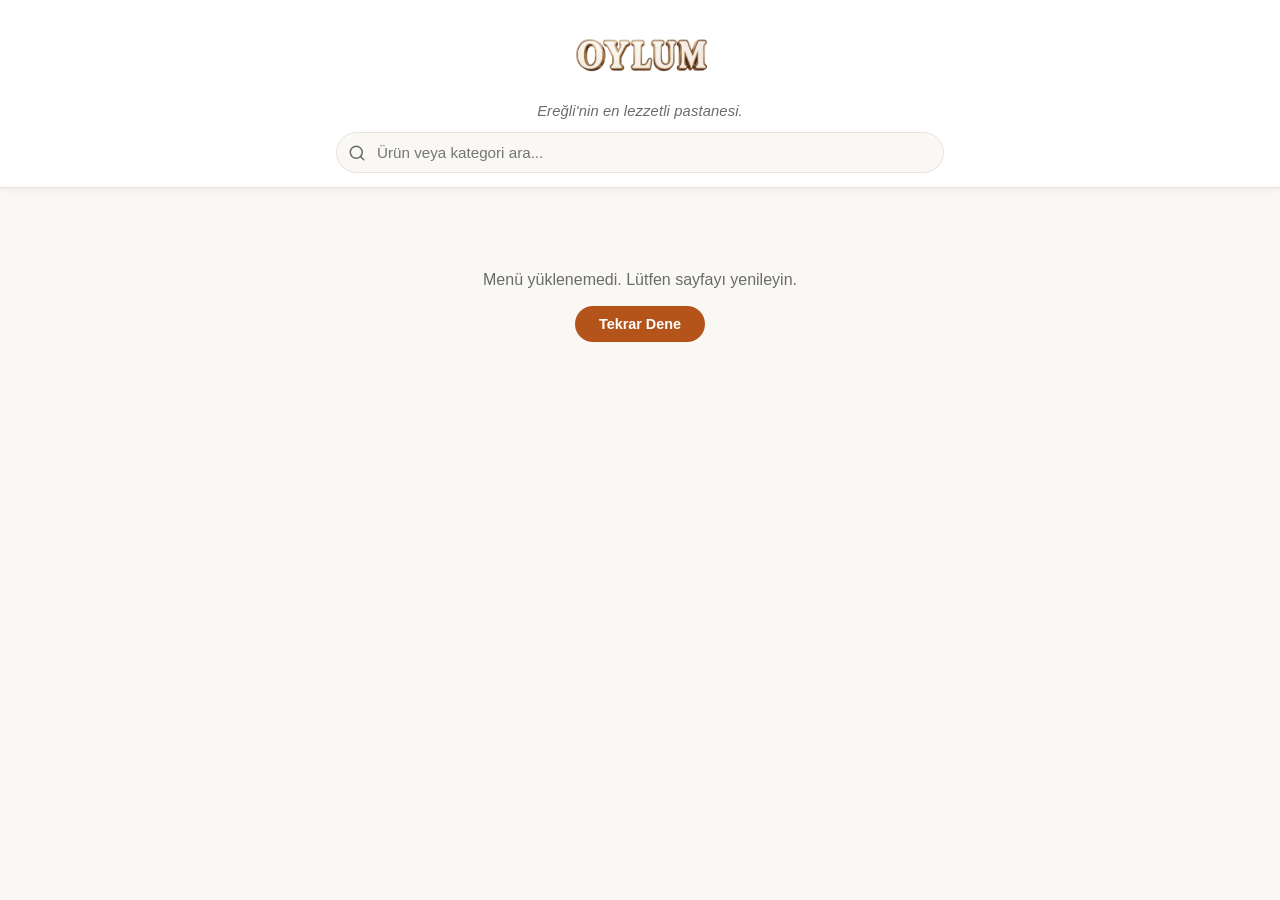
==== index.html @ d9cee254 "Initial deploy: Oylum Pastanesi QR menu" ====
<!DOCTYPE html>
<html lang="tr">
<head>
  <meta charset="UTF-8" />
  <meta name="viewport" content="width=device-width, initial-scale=1.0" />
  <meta name="description" content="Oylum Pastanesi - Ereğli'nin en lezzetli pastanesi" />
  <title>Oylum Pastanesi</title>
  <link rel="stylesheet" href="styles.css" />
</head>
<body>

  <!-- ===== HEADER ===== -->
  <header class="site-header">
    <div class="header-inner">
      <img src="logomuz.png" alt="Oylum Pastanesi Logo" class="logo" />
      <p class="slogan">Ereğli'nin en lezzetli pastanesi.</p>
      <div class="search-wrapper">
        <svg class="search-icon" xmlns="http://www.w3.org/2000/svg" viewBox="0 0 24 24" fill="none"
          stroke="currentColor" stroke-width="2" stroke-linecap="round" stroke-linejoin="round">
          <circle cx="11" cy="11" r="8"/><line x1="21" y1="21" x2="16.65" y2="16.65"/>
        </svg>
        <input
          type="search"
          id="searchInput"
          class="search-input"
          placeholder="Ürün veya kategori ara..."
          autocomplete="off"
        />
        <button class="search-clear" id="searchClear" aria-label="Aramayı temizle">&times;</button>
      </div>
    </div>
  </header>

  <!-- ===== MAIN ===== -->
  <main class="main-content">

    <!-- Loading -->
    <div id="loadingState" class="loading-state">
      <div class="spinner"></div>
      <p>Menü yükleniyor…</p>
    </div>

    <!-- Error -->
    <div id="errorState" class="error-state hidden">
      <p>Menü yüklenemedi. Lütfen sayfayı yenileyin.</p>
      <button onclick="location.reload()" class="btn-retry">Tekrar Dene</button>
    </div>

    <!-- Category Grid -->
    <section id="categoryView" class="hidden">
      <h2 class="section-title">Kategoriler</h2>
      <div id="categoryGrid" class="category-grid"></div>
    </section>

    <!-- Product List -->
    <section id="productView" class="hidden">
      <button id="backBtn" class="back-btn">
        <svg xmlns="http://www.w3.org/2000/svg" viewBox="0 0 24 24" fill="none"
          stroke="currentColor" stroke-width="2.5" stroke-linecap="round" stroke-linejoin="round">
          <polyline points="15 18 9 12 15 6"/>
        </svg>
        Geri
      </button>
      <h2 id="productViewTitle" class="section-title"></h2>
      <div id="productList" class="product-list"></div>
    </section>

    <!-- Search Results -->
    <section id="searchView" class="hidden">
      <h2 class="section-title">Arama Sonuçları</h2>
      <div id="searchResultList" class="product-list"></div>
      <p id="noResults" class="no-results hidden">Sonuç bulunamadı.</p>
    </section>

  </main>

  <!-- ===== PRODUCT MODAL ===== -->
  <div id="productModal" class="modal-overlay hidden" role="dialog" aria-modal="true">
    <div class="modal-card">
      <button class="modal-close" id="modalClose" aria-label="Kapat">&times;</button>
      <div class="modal-image-wrap">
        <img id="modalImage" src="" alt="" class="modal-image" />
      </div>
      <div class="modal-body">
        <h3 id="modalName" class="modal-name"></h3>
        <p id="modalDesc" class="modal-desc"></p>
        <span id="modalPrice" class="modal-price"></span>
      </div>
    </div>
  </div>

  <script src="app.js"></script>
</body>
</html>
---- styles.css ----
/* =============================================
   OYLUM PASTANESİ — Mobile-first Styles
   ============================================= */

*, *::before, *::after {
  box-sizing: border-box;
  margin: 0;
  padding: 0;
}

:root {
  --brand:       #b5541a;
  --brand-dark:  #8c3d10;
  --bg:          #faf8f5;
  --surface:     #ffffff;
  --text:        #1a1a1a;
  --text-muted:  #6b6b6b;
  --border:      #e8e2d9;
  --radius:      14px;
  --radius-sm:   8px;
  --shadow:      0 2px 12px rgba(0,0,0,0.08);
  --shadow-md:   0 6px 28px rgba(0,0,0,0.14);
  --transition:  0.22s ease;
}

html {
  scroll-behavior: smooth;
  -webkit-text-size-adjust: 100%;
}

body {
  font-family: -apple-system, BlinkMacSystemFont, 'Segoe UI', 'Inter', sans-serif;
  background: var(--bg);
  color: var(--text);
  min-height: 100dvh;
  line-height: 1.5;
  -webkit-font-smoothing: antialiased;
}

/* ── HEADER ─────────────────────────────── */

.site-header {
  background: var(--surface);
  border-bottom: 1px solid var(--border);
  position: sticky;
  top: 0;
  z-index: 100;
  box-shadow: 0 1px 8px rgba(0,0,0,0.06);
}

.header-inner {
  max-width: 640px;
  margin: 0 auto;
  padding: 18px 16px 14px;
  display: flex;
  flex-direction: column;
  align-items: center;
  gap: 10px;
}

.logo {
  height: 72px;
  width: auto;
  object-fit: contain;
}

.slogan {
  font-size: 0.92rem;
  color: var(--text-muted);
  font-style: italic;
  letter-spacing: 0.01em;
}

/* ── SEARCH ─────────────────────────────── */

.search-wrapper {
  position: relative;
  width: 100%;
}

.search-icon {
  position: absolute;
  left: 12px;
  top: 50%;
  transform: translateY(-50%);
  width: 18px;
  height: 18px;
  color: var(--text-muted);
  pointer-events: none;
}

.search-input {
  width: 100%;
  padding: 11px 40px 11px 40px;
  border: 1.5px solid var(--border);
  border-radius: 50px;
  font-size: 0.95rem;
  background: var(--bg);
  color: var(--text);
  outline: none;
  transition: border-color var(--transition), box-shadow var(--transition);
  appearance: none;
  -webkit-appearance: none;
}

.search-input:focus {
  border-color: var(--brand);
  box-shadow: 0 0 0 3px rgba(181, 84, 26, 0.12);
}

.search-input::-webkit-search-cancel-button { display: none; }

.search-clear {
  position: absolute;
  right: 12px;
  top: 50%;
  transform: translateY(-50%);
  background: none;
  border: none;
  font-size: 1.3rem;
  color: var(--text-muted);
  cursor: pointer;
  line-height: 1;
  padding: 2px 4px;
  opacity: 0;
  pointer-events: none;
  transition: opacity var(--transition);
}

.search-clear.visible {
  opacity: 1;
  pointer-events: auto;
}

/* ── MAIN ───────────────────────────────── */

.main-content {
  max-width: 640px;
  margin: 0 auto;
  padding: 20px 16px 40px;
}

/* ── SECTION TITLE ──────────────────────── */

.section-title {
  font-size: 1.1rem;
  font-weight: 700;
  color: var(--text);
  margin-bottom: 14px;
  letter-spacing: -0.01em;
}

/* ── LOADING ────────────────────────────── */

.loading-state {
  display: flex;
  flex-direction: column;
  align-items: center;
  gap: 14px;
  padding: 60px 0;
  color: var(--text-muted);
  font-size: 0.9rem;
}

.spinner {
  width: 36px;
  height: 36px;
  border: 3px solid var(--border);
  border-top-color: var(--brand);
  border-radius: 50%;
  animation: spin 0.75s linear infinite;
}

@keyframes spin { to { transform: rotate(360deg); } }

/* ── ERROR ──────────────────────────────── */

.error-state {
  text-align: center;
  padding: 60px 0;
  color: var(--text-muted);
}

.btn-retry {
  margin-top: 14px;
  padding: 10px 24px;
  background: var(--brand);
  color: #fff;
  border: none;
  border-radius: 50px;
  font-size: 0.9rem;
  font-weight: 600;
  cursor: pointer;
  transition: background var(--transition);
}

.btn-retry:hover { background: var(--brand-dark); }

/* ── CATEGORY GRID ──────────────────────── */

.category-grid {
  display: grid;
  grid-template-columns: repeat(2, 1fr);
  gap: 12px;
}

.category-card {
  position: relative;
  border-radius: var(--radius);
  overflow: hidden;
  aspect-ratio: 4 / 3;
  cursor: pointer;
  box-shadow: var(--shadow);
  transition: transform var(--transition), box-shadow var(--transition);
  -webkit-tap-highlight-color: transparent;
}

.category-card:active {
  transform: scale(0.97);
}

@media (hover: hover) {
  .category-card:hover {
    transform: translateY(-3px);
    box-shadow: var(--shadow-md);
  }
}

.category-card img {
  width: 100%;
  height: 100%;
  object-fit: cover;
  display: block;
  transition: transform 0.4s ease;
}

.category-card:hover img {
  transform: scale(1.04);
}

.category-overlay {
  position: absolute;
  inset: 0;
  background: linear-gradient(
    to top,
    rgba(0,0,0,0.68) 0%,
    rgba(0,0,0,0.18) 55%,
    rgba(0,0,0,0) 100%
  );
}

.category-name {
  position: absolute;
  bottom: 10px;
  left: 10px;
  right: 10px;
  color: #fff;
  font-size: 0.88rem;
  font-weight: 700;
  letter-spacing: 0.01em;
  text-shadow: 0 1px 4px rgba(0,0,0,0.4);
  line-height: 1.3;
}

/* ── BACK BUTTON ────────────────────────── */

.back-btn {
  display: inline-flex;
  align-items: center;
  gap: 4px;
  background: none;
  border: none;
  color: var(--brand);
  font-size: 0.9rem;
  font-weight: 600;
  cursor: pointer;
  padding: 0;
  margin-bottom: 14px;
  -webkit-tap-highlight-color: transparent;
  transition: opacity var(--transition);
}

.back-btn:active { opacity: 0.7; }

.back-btn svg {
  width: 18px;
  height: 18px;
}

/* ── PRODUCT LIST ───────────────────────── */

.product-list {
  display: flex;
  flex-direction: column;
  gap: 10px;
}

.product-card {
  display: flex;
  align-items: stretch;
  background: var(--surface);
  border: 1px solid var(--border);
  border-radius: var(--radius);
  overflow: hidden;
  cursor: pointer;
  box-shadow: var(--shadow);
  transition: transform var(--transition), box-shadow var(--transition);
  -webkit-tap-highlight-color: transparent;
  min-height: 88px;
}

.product-card:active {
  transform: scale(0.98);
}

@media (hover: hover) {
  .product-card:hover {
    transform: translateY(-2px);
    box-shadow: var(--shadow-md);
  }
}

.product-thumb {
  width: 88px;
  min-width: 88px;
  height: 88px;
  object-fit: cover;
  display: block;
}

.product-info {
  flex: 1;
  padding: 10px 12px 10px;
  display: flex;
  flex-direction: column;
  justify-content: space-between;
  min-width: 0;
}

.product-name {
  font-size: 0.9rem;
  font-weight: 700;
  color: var(--text);
  line-height: 1.3;
  white-space: nowrap;
  overflow: hidden;
  text-overflow: ellipsis;
}

.product-desc {
  font-size: 0.78rem;
  color: var(--text-muted);
  line-height: 1.35;
  margin-top: 3px;
  display: -webkit-box;
  -webkit-line-clamp: 2;
  -webkit-box-orient: vertical;
  overflow: hidden;
}

.product-footer {
  display: flex;
  justify-content: flex-end;
  margin-top: 6px;
}

.product-price {
  font-size: 0.88rem;
  font-weight: 700;
  color: var(--brand);
  background: rgba(181, 84, 26, 0.08);
  padding: 2px 8px;
  border-radius: 50px;
}

/* ── NO RESULTS ─────────────────────────── */

.no-results {
  text-align: center;
  padding: 40px 0;
  color: var(--text-muted);
  font-size: 0.92rem;
}

/* ── MODAL ──────────────────────────────── */

.modal-overlay {
  position: fixed;
  inset: 0;
  background: rgba(0, 0, 0, 0.55);
  backdrop-filter: blur(6px);
  -webkit-backdrop-filter: blur(6px);
  display: flex;
  align-items: flex-end;
  justify-content: center;
  z-index: 200;
  padding: 0;
  opacity: 1;
  transition: opacity var(--transition);
}

.modal-overlay.hidden {
  display: none;
}

.modal-overlay.entering {
  animation: overlayIn 0.25s ease;
}

@keyframes overlayIn {
  from { opacity: 0; }
  to   { opacity: 1; }
}

.modal-card {
  background: var(--surface);
  border-radius: var(--radius) var(--radius) 0 0;
  width: 100%;
  max-width: 640px;
  max-height: 88dvh;
  overflow-y: auto;
  overscroll-behavior: contain;
  position: relative;
  animation: slideUp 0.28s cubic-bezier(0.34, 1.2, 0.64, 1);
}

@keyframes slideUp {
  from { transform: translateY(100%); }
  to   { transform: translateY(0); }
}

.modal-close {
  position: absolute;
  top: 12px;
  right: 12px;
  width: 32px;
  height: 32px;
  border-radius: 50%;
  background: rgba(0,0,0,0.35);
  color: #fff;
  border: none;
  font-size: 1.25rem;
  line-height: 1;
  cursor: pointer;
  display: flex;
  align-items: center;
  justify-content: center;
  z-index: 1;
  transition: background var(--transition);
}

.modal-close:hover { background: rgba(0,0,0,0.55); }

.modal-image-wrap {
  width: 100%;
  aspect-ratio: 16 / 9;
  background: var(--border);
  overflow: hidden;
}

.modal-image {
  width: 100%;
  height: 100%;
  object-fit: cover;
  display: block;
}

.modal-body {
  padding: 18px 20px 28px;
  display: flex;
  flex-direction: column;
  gap: 8px;
}

.modal-name {
  font-size: 1.15rem;
  font-weight: 800;
  color: var(--text);
  line-height: 1.3;
}

.modal-desc {
  font-size: 0.88rem;
  color: var(--text-muted);
  line-height: 1.55;
}

.modal-price {
  font-size: 1.18rem;
  font-weight: 800;
  color: var(--brand);
  margin-top: 4px;
}

/* ── UTILITIES ──────────────────────────── */

.hidden { display: none !important; }

/* ── TABLET+ ────────────────────────────── */

@media (min-width: 480px) {
  .category-name { font-size: 0.95rem; }
  .product-thumb { width: 96px; min-width: 96px; height: 96px; }
  .modal-card {
    border-radius: var(--radius);
    margin: auto;
    align-self: center;
    max-height: 80dvh;
  }
  .modal-overlay {
    align-items: center;
    padding: 20px;
  }
}
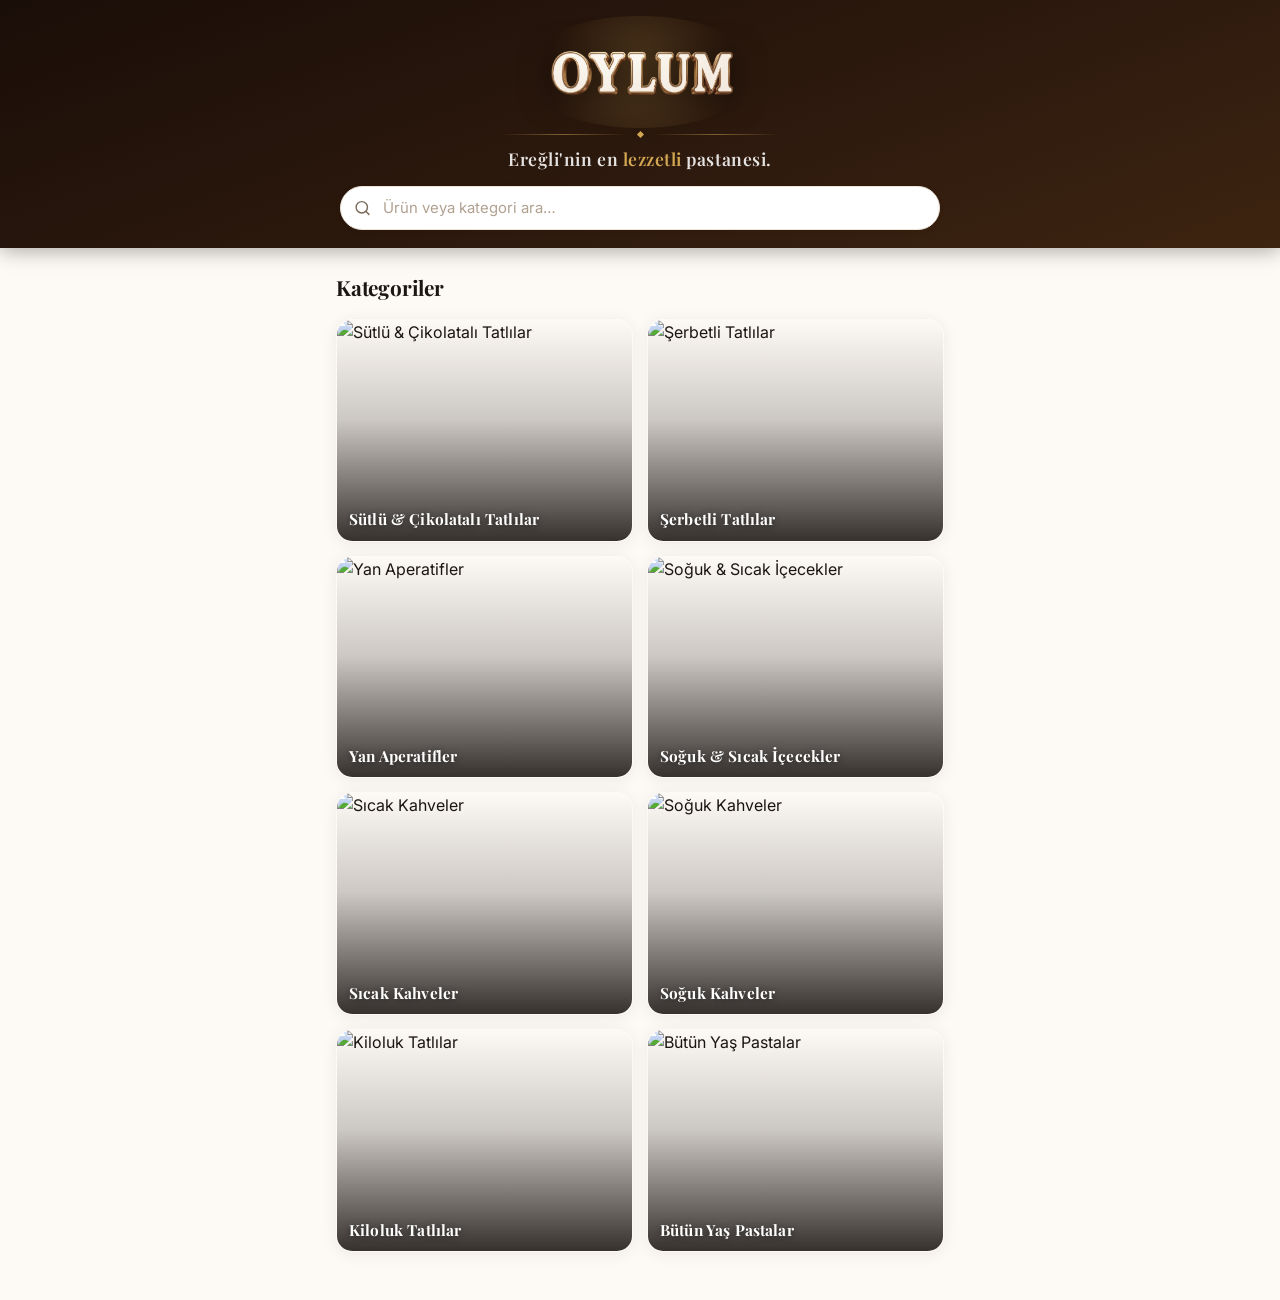
==== commit 957958ee: "Design refresh: dark header, Playfair font, rounded product images, modal polish" ====
--- a/index.html
+++ b/index.html
@@ -5,6 +5,8 @@
   <meta name="viewport" content="width=device-width, initial-scale=1.0" />
   <meta name="description" content="Oylum Pastanesi - Ereğli'nin en lezzetli pastanesi" />
   <title>Oylum Pastanesi</title>
+  <link rel="preconnect" href="https://fonts.googleapis.com" />
+  <link rel="preconnect" href="https://fonts.gstatic.com" crossorigin />
   <link rel="stylesheet" href="styles.css" />
 </head>
 <body>
@@ -12,8 +14,15 @@
   <!-- ===== HEADER ===== -->
   <header class="site-header">
     <div class="header-inner">
-      <img src="logomuz.png" alt="Oylum Pastanesi Logo" class="logo" />
-      <p class="slogan">Ereğli'nin en lezzetli pastanesi.</p>
+      <div class="logo-wrap">
+        <img src="logomuz.png" alt="Oylum Pastanesi Logo" class="logo" />
+      </div>
+      <div class="header-divider">
+        <span></span>
+        <div class="diamond"></div>
+        <span></span>
+      </div>
+      <p class="slogan">Ereğli'nin en <em>lezzetli</em> pastanesi.</p>
       <div class="search-wrapper">
         <svg class="search-icon" xmlns="http://www.w3.org/2000/svg" viewBox="0 0 24 24" fill="none"
           stroke="currentColor" stroke-width="2" stroke-linecap="round" stroke-linejoin="round">
@@ -23,7 +32,7 @@
           type="search"
           id="searchInput"
           class="search-input"
-          placeholder="Ürün veya kategori ara..."
+          placeholder="Ürün veya kategori ara…"
           autocomplete="off"
         />
         <button class="search-clear" id="searchClear" aria-label="Aramayı temizle">&times;</button>
@@ -34,13 +43,11 @@
   <!-- ===== MAIN ===== -->
   <main class="main-content">
 
-    <!-- Loading -->
     <div id="loadingState" class="loading-state">
       <div class="spinner"></div>
       <p>Menü yükleniyor…</p>
     </div>
 
-    <!-- Error -->
     <div id="errorState" class="error-state hidden">
       <p>Menü yüklenemedi. Lütfen sayfayı yenileyin.</p>
       <button onclick="location.reload()" class="btn-retry">Tekrar Dene</button>
@@ -82,6 +89,7 @@
         <img id="modalImage" src="" alt="" class="modal-image" />
       </div>
       <div class="modal-body">
+        <span id="modalCategoryTag" class="modal-category-tag"></span>
         <h3 id="modalName" class="modal-name"></h3>
         <p id="modalDesc" class="modal-desc"></p>
         <span id="modalPrice" class="modal-price"></span>
--- a/styles.css
+++ b/styles.css
@@ -1,6 +1,8 @@
 /* =============================================
-   OYLUM PASTANESİ — Mobile-first Styles
+   OYLUM PASTANESİ — Refined Styles
    ============================================= */
+
+@import url('https://fonts.googleapis.com/css2?family=Playfair+Display:wght@600;700;800&family=Inter:wght@400;500;600;700&display=swap');
 
 *, *::before, *::after {
   box-sizing: border-box;
@@ -9,27 +11,26 @@
 }
 
 :root {
-  --brand:       #b5541a;
-  --brand-dark:  #8c3d10;
-  --bg:          #faf8f5;
-  --surface:     #ffffff;
-  --text:        #1a1a1a;
-  --text-muted:  #6b6b6b;
-  --border:      #e8e2d9;
-  --radius:      14px;
-  --radius-sm:   8px;
-  --shadow:      0 2px 12px rgba(0,0,0,0.08);
-  --shadow-md:   0 6px 28px rgba(0,0,0,0.14);
-  --transition:  0.22s ease;
-}
-
-html {
-  scroll-behavior: smooth;
-  -webkit-text-size-adjust: 100%;
-}
+  --brand:        #c0622a;
+  --brand-dark:   #9a4a1c;
+  --brand-light:  #f5e6da;
+  --gold:         #d4a853;
+  --bg:           #fdf9f5;
+  --surface:      #ffffff;
+  --text:         #1c1612;
+  --text-muted:   #7a6a5a;
+  --border:       #ede4d8;
+  --radius:       16px;
+  --radius-sm:    10px;
+  --shadow:       0 2px 16px rgba(0,0,0,0.07);
+  --shadow-md:    0 8px 32px rgba(0,0,0,0.13);
+  --transition:   0.22s ease;
+}
+
+html { scroll-behavior: smooth; -webkit-text-size-adjust: 100%; }
 
 body {
-  font-family: -apple-system, BlinkMacSystemFont, 'Segoe UI', 'Inter', sans-serif;
+  font-family: 'Inter', -apple-system, BlinkMacSystemFont, sans-serif;
   background: var(--bg);
   color: var(--text);
   min-height: 100dvh;
@@ -40,35 +41,84 @@
 /* ── HEADER ─────────────────────────────── */
 
 .site-header {
-  background: var(--surface);
-  border-bottom: 1px solid var(--border);
+  background: linear-gradient(160deg, #1a0e08 0%, #2e1a0e 60%, #3d2410 100%);
   position: sticky;
   top: 0;
   z-index: 100;
-  box-shadow: 0 1px 8px rgba(0,0,0,0.06);
+  box-shadow: 0 2px 20px rgba(0,0,0,0.35);
 }
 
 .header-inner {
   max-width: 640px;
   margin: 0 auto;
-  padding: 18px 16px 14px;
+  padding: 22px 20px 18px;
   display: flex;
   flex-direction: column;
   align-items: center;
   gap: 10px;
 }
 
+/* Logo container — subtle glow ring */
+.logo-wrap {
+  position: relative;
+  display: flex;
+  align-items: center;
+  justify-content: center;
+}
+
+.logo-wrap::before {
+  content: "";
+  position: absolute;
+  inset: -6px;
+  border-radius: 50%;
+  background: radial-gradient(circle, rgba(212,168,83,0.25) 0%, transparent 70%);
+  pointer-events: none;
+}
+
 .logo {
-  height: 72px;
+  height: 90px;
   width: auto;
   object-fit: contain;
+  filter: drop-shadow(0 4px 16px rgba(0,0,0,0.5));
+  position: relative;
+}
+
+/* Decorative divider under logo */
+.header-divider {
+  display: flex;
+  align-items: center;
+  gap: 10px;
+  width: 100%;
+  max-width: 280px;
+}
+
+.header-divider span {
+  flex: 1;
+  height: 1px;
+  background: linear-gradient(to right, transparent, rgba(212,168,83,0.5), transparent);
+}
+
+.header-divider .diamond {
+  width: 5px;
+  height: 5px;
+  background: var(--gold);
+  transform: rotate(45deg);
+  flex-shrink: 0;
 }
 
 .slogan {
-  font-size: 0.92rem;
-  color: var(--text-muted);
-  font-style: italic;
-  letter-spacing: 0.01em;
+  font-family: 'Playfair Display', Georgia, serif;
+  font-size: 1.05rem;
+  font-weight: 600;
+  color: rgba(255,255,255,0.88);
+  letter-spacing: 0.03em;
+  text-align: center;
+  line-height: 1.4;
+}
+
+.slogan em {
+  color: var(--gold);
+  font-style: normal;
 }
 
 /* ── SEARCH ─────────────────────────────── */
@@ -76,38 +126,42 @@
 .search-wrapper {
   position: relative;
   width: 100%;
+  margin-top: 4px;
 }
 
 .search-icon {
   position: absolute;
-  left: 12px;
+  left: 14px;
   top: 50%;
   transform: translateY(-50%);
-  width: 18px;
-  height: 18px;
+  width: 17px;
+  height: 17px;
   color: var(--text-muted);
   pointer-events: none;
 }
 
 .search-input {
   width: 100%;
-  padding: 11px 40px 11px 40px;
+  padding: 12px 42px 12px 42px;
   border: 1.5px solid var(--border);
   border-radius: 50px;
-  font-size: 0.95rem;
-  background: var(--bg);
+  font-size: 0.93rem;
+  font-family: 'Inter', sans-serif;
+  background: var(--surface);
   color: var(--text);
   outline: none;
   transition: border-color var(--transition), box-shadow var(--transition);
   appearance: none;
   -webkit-appearance: none;
+  box-shadow: 0 1px 6px rgba(0,0,0,0.06);
 }
 
 .search-input:focus {
   border-color: var(--brand);
-  box-shadow: 0 0 0 3px rgba(181, 84, 26, 0.12);
-}
-
+  box-shadow: 0 0 0 3px rgba(192, 98, 42, 0.14);
+}
+
+.search-input::placeholder { color: #b0a090; }
 .search-input::-webkit-search-cancel-button { display: none; }
 
 .search-clear {
@@ -127,26 +181,24 @@
   transition: opacity var(--transition);
 }
 
-.search-clear.visible {
-  opacity: 1;
-  pointer-events: auto;
-}
+.search-clear.visible { opacity: 1; pointer-events: auto; }
 
 /* ── MAIN ───────────────────────────────── */
 
 .main-content {
   max-width: 640px;
   margin: 0 auto;
-  padding: 20px 16px 40px;
+  padding: 24px 16px 48px;
 }
 
 /* ── SECTION TITLE ──────────────────────── */
 
 .section-title {
-  font-size: 1.1rem;
+  font-family: 'Playfair Display', Georgia, serif;
+  font-size: 1.3rem;
   font-weight: 700;
   color: var(--text);
-  margin-bottom: 14px;
+  margin-bottom: 16px;
   letter-spacing: -0.01em;
 }
 
@@ -201,7 +253,7 @@
 .category-grid {
   display: grid;
   grid-template-columns: repeat(2, 1fr);
-  gap: 12px;
+  gap: 14px;
 }
 
 .category-card {
@@ -213,17 +265,17 @@
   box-shadow: var(--shadow);
   transition: transform var(--transition), box-shadow var(--transition);
   -webkit-tap-highlight-color: transparent;
-}
-
-.category-card:active {
-  transform: scale(0.97);
-}
+  border: 1px solid rgba(255,255,255,0.08);
+}
+
+.category-card:active { transform: scale(0.96); }
 
 @media (hover: hover) {
   .category-card:hover {
-    transform: translateY(-3px);
+    transform: translateY(-4px);
     box-shadow: var(--shadow-md);
   }
+  .category-card:hover img { transform: scale(1.06); }
 }
 
 .category-card img {
@@ -231,11 +283,7 @@
   height: 100%;
   object-fit: cover;
   display: block;
-  transition: transform 0.4s ease;
-}
-
-.category-card:hover img {
-  transform: scale(1.04);
+  transition: transform 0.5s ease;
 }
 
 .category-overlay {
@@ -243,23 +291,35 @@
   inset: 0;
   background: linear-gradient(
     to top,
-    rgba(0,0,0,0.68) 0%,
-    rgba(0,0,0,0.18) 55%,
-    rgba(0,0,0,0) 100%
+    rgba(10,5,2,0.82) 0%,
+    rgba(10,5,2,0.2)  55%,
+    rgba(10,5,2,0)    100%
   );
 }
 
 .category-name {
   position: absolute;
-  bottom: 10px;
-  left: 10px;
-  right: 10px;
+  bottom: 12px;
+  left: 12px;
+  right: 12px;
   color: #fff;
-  font-size: 0.88rem;
+  font-family: 'Playfair Display', Georgia, serif;
+  font-size: 0.9rem;
   font-weight: 700;
   letter-spacing: 0.01em;
-  text-shadow: 0 1px 4px rgba(0,0,0,0.4);
-  line-height: 1.3;
+  text-shadow: 0 1px 6px rgba(0,0,0,0.5);
+  line-height: 1.25;
+}
+
+.category-count {
+  display: block;
+  font-family: 'Inter', sans-serif;
+  font-size: 0.68rem;
+  font-weight: 500;
+  color: rgba(255,255,255,0.65);
+  margin-top: 2px;
+  letter-spacing: 0.04em;
+  text-transform: uppercase;
 }
 
 /* ── BACK BUTTON ────────────────────────── */
@@ -267,37 +327,35 @@
 .back-btn {
   display: inline-flex;
   align-items: center;
-  gap: 4px;
-  background: none;
-  border: none;
+  gap: 5px;
+  background: var(--brand-light);
+  border: 1px solid rgba(192,98,42,0.2);
   color: var(--brand);
-  font-size: 0.9rem;
+  font-size: 0.88rem;
   font-weight: 600;
+  font-family: 'Inter', sans-serif;
   cursor: pointer;
-  padding: 0;
-  margin-bottom: 14px;
+  padding: 7px 14px 7px 10px;
+  border-radius: 50px;
+  margin-bottom: 18px;
   -webkit-tap-highlight-color: transparent;
-  transition: opacity var(--transition);
+  transition: background var(--transition), opacity var(--transition);
 }
 
 .back-btn:active { opacity: 0.7; }
-
-.back-btn svg {
-  width: 18px;
-  height: 18px;
-}
+.back-btn svg { width: 17px; height: 17px; }
 
 /* ── PRODUCT LIST ───────────────────────── */
 
 .product-list {
   display: flex;
   flex-direction: column;
-  gap: 10px;
+  gap: 12px;
 }
 
 .product-card {
   display: flex;
-  align-items: stretch;
+  align-items: center;
   background: var(--surface);
   border: 1px solid var(--border);
   border-radius: var(--radius);
@@ -306,12 +364,12 @@
   box-shadow: var(--shadow);
   transition: transform var(--transition), box-shadow var(--transition);
   -webkit-tap-highlight-color: transparent;
-  min-height: 88px;
-}
-
-.product-card:active {
-  transform: scale(0.98);
-}
+  padding: 10px;
+  gap: 14px;
+  min-height: 96px;
+}
+
+.product-card:active { transform: scale(0.98); }
 
 @media (hover: hover) {
   .product-card:hover {
@@ -320,38 +378,33 @@
   }
 }
 
+/* Ürün resmi — köşeli, boşluklu, yuvarlak */
 .product-thumb {
-  width: 88px;
-  min-width: 88px;
-  height: 88px;
+  width: 76px;
+  min-width: 76px;
+  height: 76px;
   object-fit: cover;
+  border-radius: 12px;
   display: block;
+  flex-shrink: 0;
+  box-shadow: 0 2px 8px rgba(0,0,0,0.1);
 }
 
 .product-info {
   flex: 1;
-  padding: 10px 12px 10px;
   display: flex;
   flex-direction: column;
   justify-content: space-between;
   min-width: 0;
+  height: 76px;
 }
 
 .product-name {
-  font-size: 0.9rem;
+  font-family: 'Playfair Display', Georgia, serif;
+  font-size: 1rem;
   font-weight: 700;
   color: var(--text);
   line-height: 1.3;
-  white-space: nowrap;
-  overflow: hidden;
-  text-overflow: ellipsis;
-}
-
-.product-desc {
-  font-size: 0.78rem;
-  color: var(--text-muted);
-  line-height: 1.35;
-  margin-top: 3px;
   display: -webkit-box;
   -webkit-line-clamp: 2;
   -webkit-box-orient: vertical;
@@ -361,15 +414,15 @@
 .product-footer {
   display: flex;
   justify-content: flex-end;
-  margin-top: 6px;
 }
 
 .product-price {
-  font-size: 0.88rem;
+  font-size: 0.84rem;
   font-weight: 700;
   color: var(--brand);
-  background: rgba(181, 84, 26, 0.08);
-  padding: 2px 8px;
+  background: var(--brand-light);
+  border: 1px solid rgba(192,98,42,0.18);
+  padding: 3px 10px;
   border-radius: 50px;
 }
 
@@ -387,25 +440,19 @@
 .modal-overlay {
   position: fixed;
   inset: 0;
-  background: rgba(0, 0, 0, 0.55);
-  backdrop-filter: blur(6px);
-  -webkit-backdrop-filter: blur(6px);
+  background: rgba(10, 5, 2, 0.6);
+  backdrop-filter: blur(8px);
+  -webkit-backdrop-filter: blur(8px);
   display: flex;
   align-items: flex-end;
   justify-content: center;
   z-index: 200;
-  padding: 0;
-  opacity: 1;
   transition: opacity var(--transition);
 }
 
-.modal-overlay.hidden {
-  display: none;
-}
-
-.modal-overlay.entering {
-  animation: overlayIn 0.25s ease;
-}
+.modal-overlay.hidden { display: none; }
+
+.modal-overlay.entering { animation: overlayIn 0.25s ease; }
 
 @keyframes overlayIn {
   from { opacity: 0; }
@@ -414,14 +461,14 @@
 
 .modal-card {
   background: var(--surface);
-  border-radius: var(--radius) var(--radius) 0 0;
+  border-radius: 24px 24px 0 0;
   width: 100%;
   max-width: 640px;
   max-height: 88dvh;
   overflow-y: auto;
   overscroll-behavior: contain;
   position: relative;
-  animation: slideUp 0.28s cubic-bezier(0.34, 1.2, 0.64, 1);
+  animation: slideUp 0.3s cubic-bezier(0.34, 1.2, 0.64, 1);
 }
 
 @keyframes slideUp {
@@ -429,17 +476,28 @@
   to   { transform: translateY(0); }
 }
 
+/* Drag handle */
+.modal-card::before {
+  content: "";
+  display: block;
+  width: 40px;
+  height: 4px;
+  background: #ddd;
+  border-radius: 2px;
+  margin: 12px auto 0;
+}
+
 .modal-close {
   position: absolute;
-  top: 12px;
-  right: 12px;
-  width: 32px;
-  height: 32px;
+  top: 14px;
+  right: 14px;
+  width: 34px;
+  height: 34px;
   border-radius: 50%;
-  background: rgba(0,0,0,0.35);
+  background: rgba(0,0,0,0.38);
   color: #fff;
   border: none;
-  font-size: 1.25rem;
+  font-size: 1.2rem;
   line-height: 1;
   cursor: pointer;
   display: flex;
@@ -449,13 +507,14 @@
   transition: background var(--transition);
 }
 
-.modal-close:hover { background: rgba(0,0,0,0.55); }
+.modal-close:hover { background: rgba(0,0,0,0.6); }
 
 .modal-image-wrap {
   width: 100%;
   aspect-ratio: 16 / 9;
   background: var(--border);
   overflow: hidden;
+  margin-top: 8px;
 }
 
 .modal-image {
@@ -466,30 +525,47 @@
 }
 
 .modal-body {
-  padding: 18px 20px 28px;
+  padding: 20px 22px 32px;
   display: flex;
   flex-direction: column;
   gap: 8px;
 }
 
+.modal-category-tag {
+  display: inline-block;
+  font-size: 0.72rem;
+  font-weight: 600;
+  color: var(--brand);
+  background: var(--brand-light);
+  border: 1px solid rgba(192,98,42,0.18);
+  padding: 3px 10px;
+  border-radius: 50px;
+  text-transform: uppercase;
+  letter-spacing: 0.06em;
+  width: fit-content;
+}
+
 .modal-name {
-  font-size: 1.15rem;
+  font-family: 'Playfair Display', Georgia, serif;
+  font-size: 1.3rem;
   font-weight: 800;
   color: var(--text);
-  line-height: 1.3;
+  line-height: 1.25;
+  margin-top: 2px;
 }
 
 .modal-desc {
   font-size: 0.88rem;
   color: var(--text-muted);
-  line-height: 1.55;
+  line-height: 1.6;
 }
 
 .modal-price {
-  font-size: 1.18rem;
-  font-weight: 800;
+  font-family: 'Playfair Display', Georgia, serif;
+  font-size: 1.3rem;
+  font-weight: 700;
   color: var(--brand);
-  margin-top: 4px;
+  margin-top: 6px;
 }
 
 /* ── UTILITIES ──────────────────────────── */
@@ -499,16 +575,20 @@
 /* ── TABLET+ ────────────────────────────── */
 
 @media (min-width: 480px) {
-  .category-name { font-size: 0.95rem; }
-  .product-thumb { width: 96px; min-width: 96px; height: 96px; }
+  .logo { height: 100px; }
+  .slogan { font-size: 1.1rem; }
+  .category-name { font-size: 0.96rem; }
+  .product-thumb { width: 84px; min-width: 84px; height: 84px; }
+  .product-name { font-size: 1.05rem; }
   .modal-card {
-    border-radius: var(--radius);
+    border-radius: 20px;
     margin: auto;
     align-self: center;
-    max-height: 80dvh;
+    max-height: 82dvh;
   }
   .modal-overlay {
     align-items: center;
     padding: 20px;
   }
-}
+  .modal-card::before { display: none; }
+}
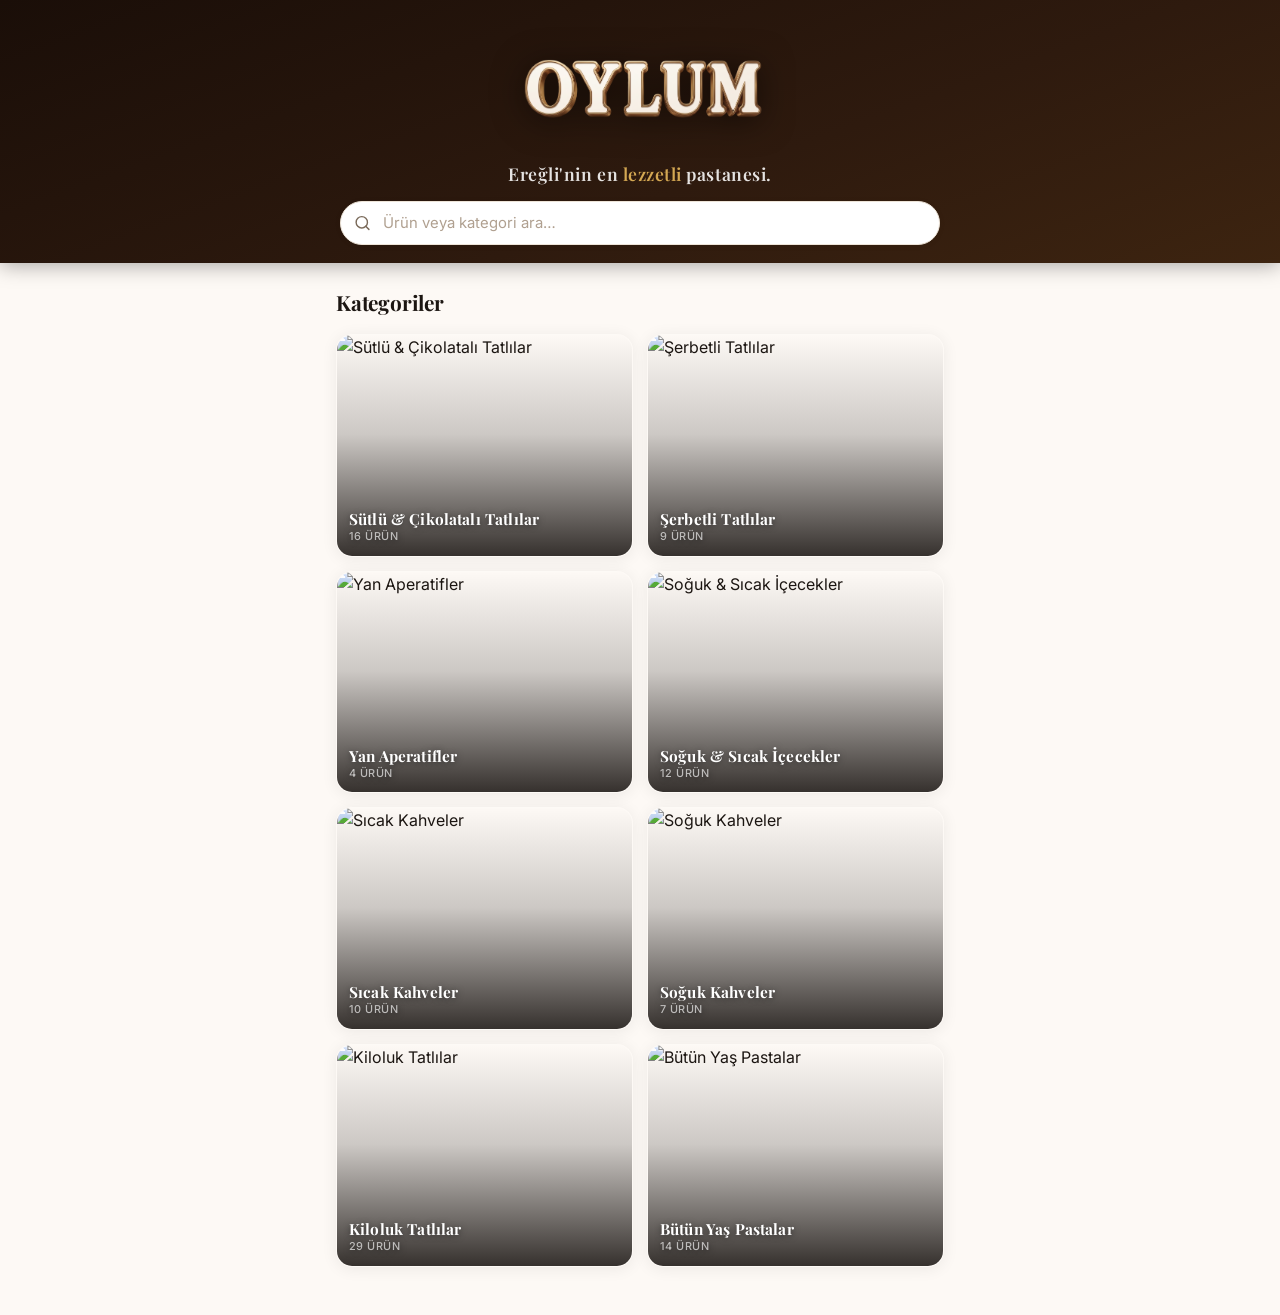
==== commit e012faac: "Remove header divider effect, fix logo size" ====
--- a/index.html
+++ b/index.html
@@ -16,11 +16,6 @@
     <div class="header-inner">
       <div class="logo-wrap">
         <img src="logomuz.png" alt="Oylum Pastanesi Logo" class="logo" />
-      </div>
-      <div class="header-divider">
-        <span></span>
-        <div class="diamond"></div>
-        <span></span>
       </div>
       <p class="slogan">Ereğli'nin en <em>lezzetli</em> pastanesi.</p>
       <div class="search-wrapper">
--- a/styles.css
+++ b/styles.css
@@ -66,17 +66,8 @@
   justify-content: center;
 }
 
-.logo-wrap::before {
-  content: "";
-  position: absolute;
-  inset: -6px;
-  border-radius: 50%;
-  background: radial-gradient(circle, rgba(212,168,83,0.25) 0%, transparent 70%);
-  pointer-events: none;
-}
-
 .logo {
-  height: 90px;
+  height: 120px;
   width: auto;
   object-fit: contain;
   filter: drop-shadow(0 4px 16px rgba(0,0,0,0.5));
@@ -575,7 +566,7 @@
 /* ── TABLET+ ────────────────────────────── */
 
 @media (min-width: 480px) {
-  .logo { height: 100px; }
+  .logo { height: 130px; }
   .slogan { font-size: 1.1rem; }
   .category-name { font-size: 0.96rem; }
   .product-thumb { width: 84px; min-width: 84px; height: 84px; }
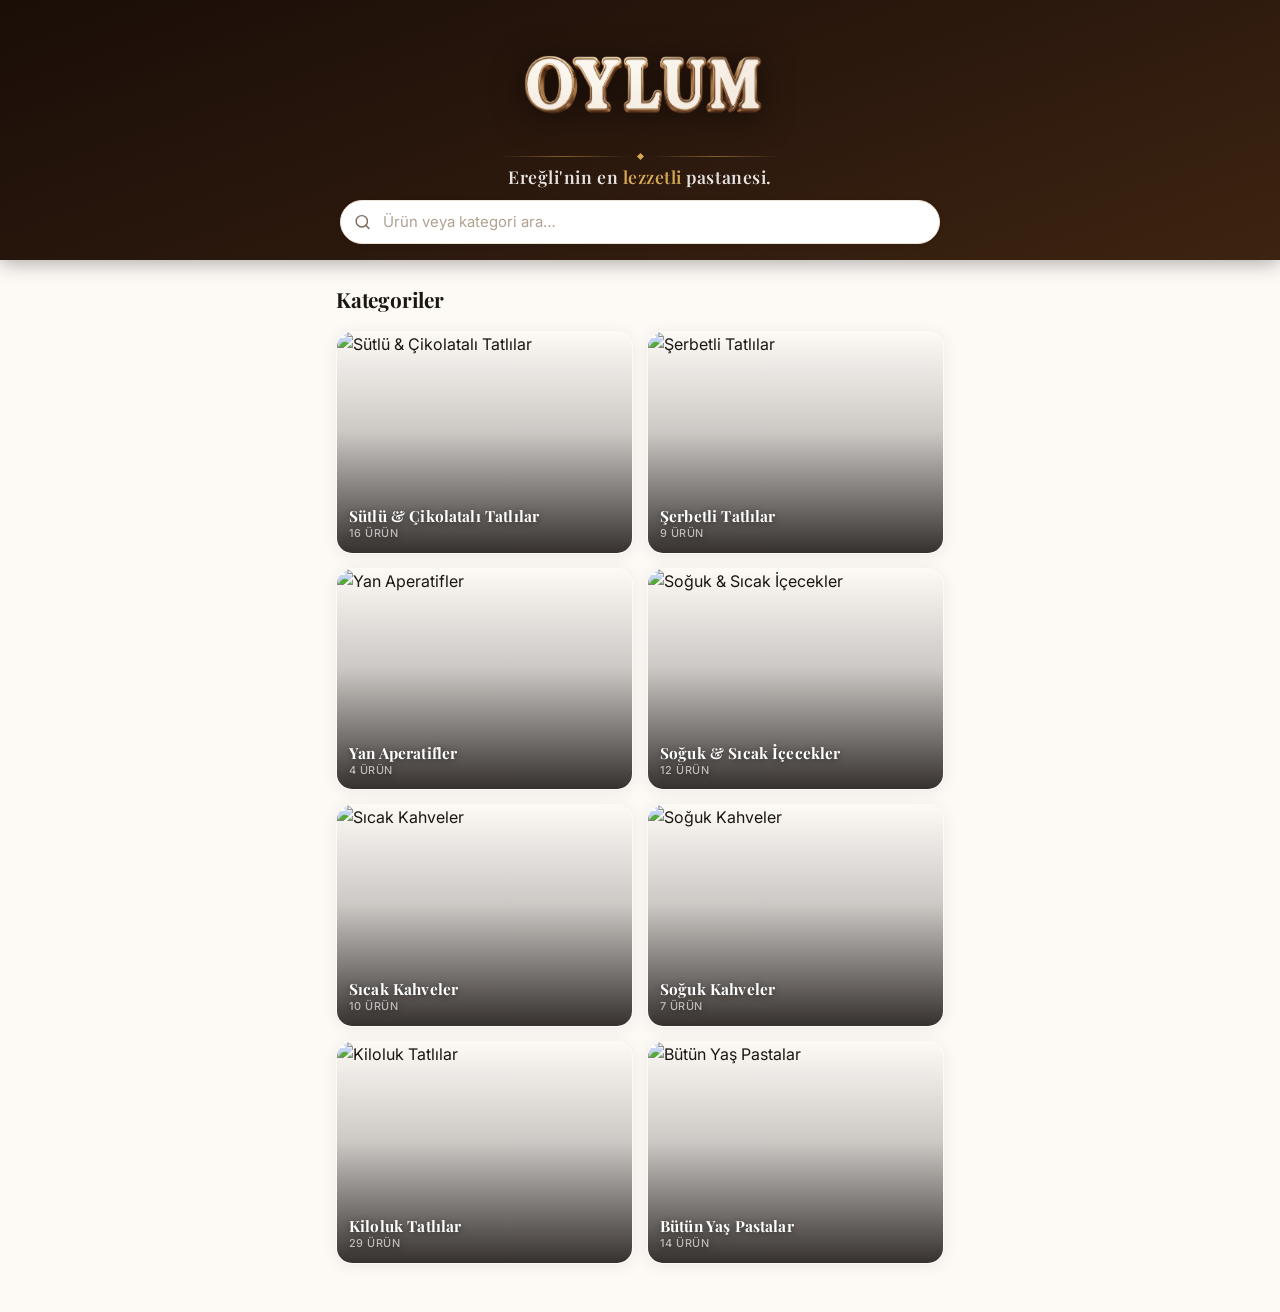
==== commit e3cf83d8: "Logo smaller, less gap, gold divider between logo and slogan" ====
--- a/index.html
+++ b/index.html
@@ -16,6 +16,11 @@
     <div class="header-inner">
       <div class="logo-wrap">
         <img src="logomuz.png" alt="Oylum Pastanesi Logo" class="logo" />
+      </div>
+      <div class="header-divider">
+        <span></span>
+        <div class="diamond"></div>
+        <span></span>
       </div>
       <p class="slogan">Ereğli'nin en <em>lezzetli</em> pastanesi.</p>
       <div class="search-wrapper">
--- a/styles.css
+++ b/styles.css
@@ -51,11 +51,11 @@
 .header-inner {
   max-width: 640px;
   margin: 0 auto;
-  padding: 22px 20px 18px;
+  padding: 18px 20px 16px;
   display: flex;
   flex-direction: column;
   align-items: center;
-  gap: 10px;
+  gap: 6px;
 }
 
 /* Logo container — subtle glow ring */
@@ -67,14 +67,13 @@
 }
 
 .logo {
-  height: 120px;
+  height: 100px;
   width: auto;
   object-fit: contain;
   filter: drop-shadow(0 4px 16px rgba(0,0,0,0.5));
   position: relative;
 }
 
-/* Decorative divider under logo */
 .header-divider {
   display: flex;
   align-items: center;
@@ -391,9 +390,9 @@
 }
 
 .product-name {
-  font-family: 'Playfair Display', Georgia, serif;
-  font-size: 1rem;
-  font-weight: 700;
+  font-family: 'Inter', sans-serif;
+  font-size: 1.08rem;
+  font-weight: 600;
   color: var(--text);
   line-height: 1.3;
   display: -webkit-box;
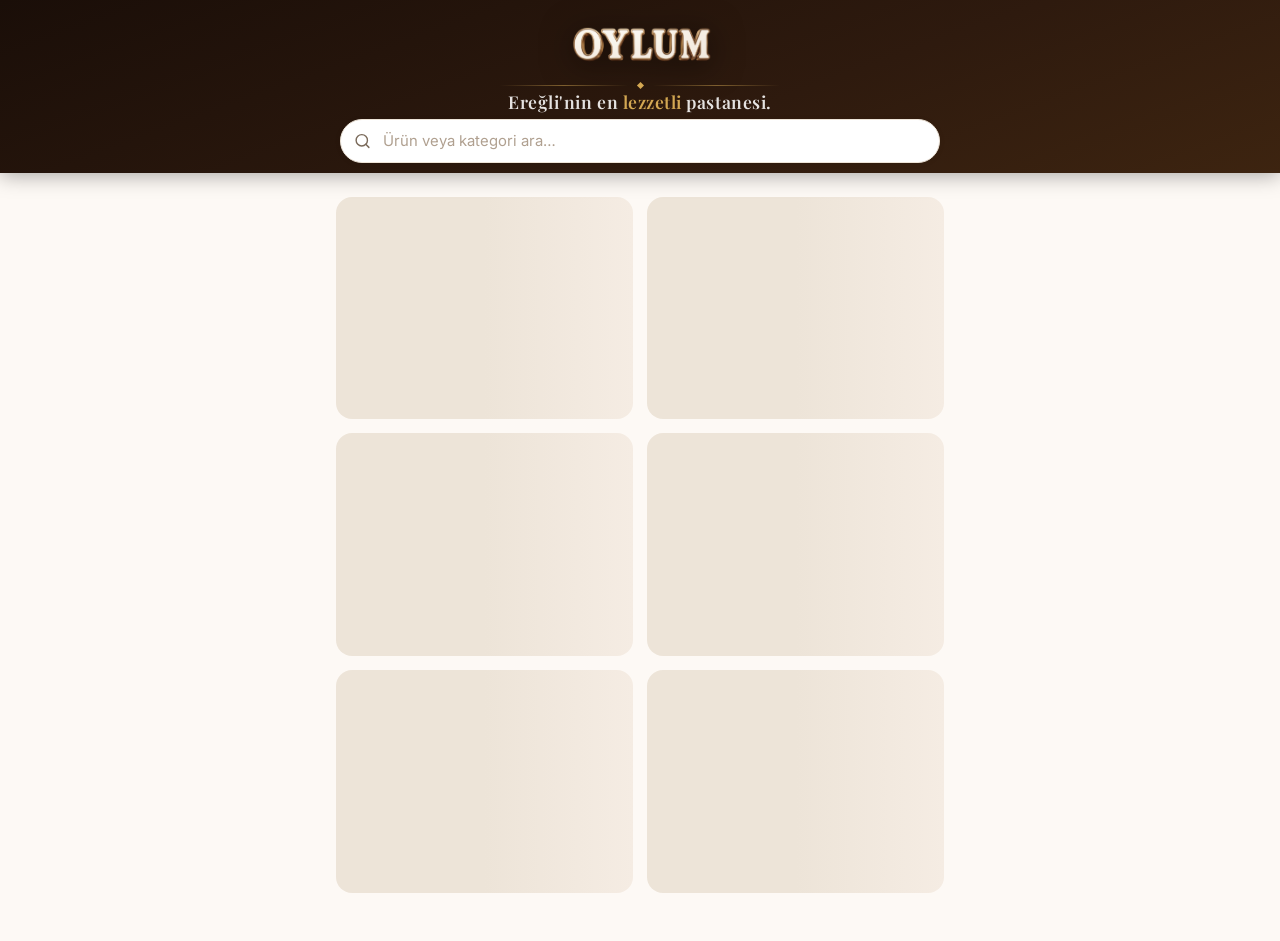
==== commit f1e155fb: "Firebase + Cloudinary migration: Firestore veri, admin panel, skeleton loader, mobil uyum" ====
--- a/index.html
+++ b/index.html
@@ -8,6 +8,8 @@
   <link rel="preconnect" href="https://fonts.googleapis.com" />
   <link rel="preconnect" href="https://fonts.gstatic.com" crossorigin />
   <link rel="stylesheet" href="styles.css" />
+  <script src="https://www.gstatic.com/firebasejs/10.12.0/firebase-app-compat.js"></script>
+  <script src="https://www.gstatic.com/firebasejs/10.12.0/firebase-firestore-compat.js"></script>
 </head>
 <body>
 
@@ -43,9 +45,23 @@
   <!-- ===== MAIN ===== -->
   <main class="main-content">
 
-    <div id="loadingState" class="loading-state">
-      <div class="spinner"></div>
-      <p>Menü yükleniyor…</p>
+    <div id="loadingState">
+      <!-- Kategori skeleton (ilk yükleme) -->
+      <div id="skeletonCategories" class="category-grid">
+        <div class="skeleton-cat"></div>
+        <div class="skeleton-cat"></div>
+        <div class="skeleton-cat"></div>
+        <div class="skeleton-cat"></div>
+        <div class="skeleton-cat"></div>
+        <div class="skeleton-cat"></div>
+      </div>
+      <!-- Ürün skeleton (kategori açılırken) -->
+      <div id="skeletonProducts" class="product-list hidden">
+        <div class="skeleton-product"><div class="skeleton-product-thumb"></div><div class="skeleton-product-lines"><div class="skeleton-line long"></div><div class="skeleton-line short"></div></div></div>
+        <div class="skeleton-product"><div class="skeleton-product-thumb"></div><div class="skeleton-product-lines"><div class="skeleton-line long"></div><div class="skeleton-line short"></div></div></div>
+        <div class="skeleton-product"><div class="skeleton-product-thumb"></div><div class="skeleton-product-lines"><div class="skeleton-line long"></div><div class="skeleton-line short"></div></div></div>
+        <div class="skeleton-product"><div class="skeleton-product-thumb"></div><div class="skeleton-product-lines"><div class="skeleton-line long"></div><div class="skeleton-line short"></div></div></div>
+      </div>
     </div>
 
     <div id="errorState" class="error-state hidden">
--- a/styles.css
+++ b/styles.css
@@ -51,11 +51,11 @@
 .header-inner {
   max-width: 640px;
   margin: 0 auto;
-  padding: 18px 20px 16px;
+  padding: 6px 20px 10px;
   display: flex;
   flex-direction: column;
   align-items: center;
-  gap: 6px;
+  gap: 2px;
 }
 
 /* Logo container — subtle glow ring */
@@ -67,7 +67,7 @@
 }
 
 .logo {
-  height: 100px;
+  height: 75px;
   width: auto;
   object-fit: contain;
   filter: drop-shadow(0 4px 16px rgba(0,0,0,0.5));
@@ -116,7 +116,7 @@
 .search-wrapper {
   position: relative;
   width: 100%;
-  margin-top: 4px;
+  margin-top: 2px;
 }
 
 .search-icon {
@@ -384,14 +384,14 @@
   flex: 1;
   display: flex;
   flex-direction: column;
-  justify-content: space-between;
+  justify-content: center;
+  gap: 4px;
   min-width: 0;
-  height: 76px;
 }
 
 .product-name {
   font-family: 'Inter', sans-serif;
-  font-size: 1.08rem;
+  font-size: 1.0rem;
   font-weight: 600;
   color: var(--text);
   line-height: 1.3;
@@ -401,9 +401,20 @@
   overflow: hidden;
 }
 
+.product-desc-preview {
+  font-size: 0.78rem;
+  color: var(--text-muted);
+  line-height: 1.4;
+  display: -webkit-box;
+  -webkit-line-clamp: 1;
+  -webkit-box-orient: vertical;
+  overflow: hidden;
+}
+
 .product-footer {
   display: flex;
   justify-content: flex-end;
+  margin-top: 4px;
 }
 
 .product-price {
@@ -434,9 +445,10 @@
   backdrop-filter: blur(8px);
   -webkit-backdrop-filter: blur(8px);
   display: flex;
-  align-items: flex-end;
+  align-items: center;
   justify-content: center;
   z-index: 200;
+  padding: 20px;
   transition: opacity var(--transition);
 }
 
@@ -451,31 +463,23 @@
 
 .modal-card {
   background: var(--surface);
-  border-radius: 24px 24px 0 0;
+  border-radius: 20px;
   width: 100%;
-  max-width: 640px;
+  max-width: 480px;
   max-height: 88dvh;
   overflow-y: auto;
   overscroll-behavior: contain;
   position: relative;
-  animation: slideUp 0.3s cubic-bezier(0.34, 1.2, 0.64, 1);
-}
-
-@keyframes slideUp {
-  from { transform: translateY(100%); }
-  to   { transform: translateY(0); }
-}
-
-/* Drag handle */
-.modal-card::before {
-  content: "";
-  display: block;
-  width: 40px;
-  height: 4px;
-  background: #ddd;
-  border-radius: 2px;
-  margin: 12px auto 0;
-}
+  animation: modalIn 0.28s cubic-bezier(0.34, 1.2, 0.64, 1);
+}
+
+@keyframes modalIn {
+  from { opacity: 0; transform: scale(0.94) translateY(16px); }
+  to   { opacity: 1; transform: scale(1)    translateY(0); }
+}
+
+/* Drag handle kaldırıldı */
+.modal-card::before { display: none; margin: 0; }
 
 .modal-close {
   position: absolute;
@@ -504,7 +508,8 @@
   aspect-ratio: 16 / 9;
   background: var(--border);
   overflow: hidden;
-  margin-top: 8px;
+  margin-top: 0;
+  border-radius: 20px 20px 0 0;
 }
 
 .modal-image {
@@ -565,20 +570,83 @@
 /* ── TABLET+ ────────────────────────────── */
 
 @media (min-width: 480px) {
-  .logo { height: 130px; }
+  .logo { height: 75px; }
   .slogan { font-size: 1.1rem; }
   .category-name { font-size: 0.96rem; }
   .product-thumb { width: 84px; min-width: 84px; height: 84px; }
   .product-name { font-size: 1.05rem; }
-  .modal-card {
-    border-radius: 20px;
-    margin: auto;
-    align-self: center;
-    max-height: 82dvh;
-  }
-  .modal-overlay {
-    align-items: center;
-    padding: 20px;
-  }
-  .modal-card::before { display: none; }
-}
+}
+
+/* ── SKELETON LOADERS ───────────────────── */
+
+@keyframes shimmer {
+  0%   { background-position: -200% 0; }
+  100% { background-position:  200% 0; }
+}
+
+.skeleton-cat {
+  border-radius: var(--radius);
+  aspect-ratio: 4 / 3;
+  background: linear-gradient(90deg, #ede4d8 25%, #f5ece3 50%, #ede4d8 75%);
+  background-size: 200% 100%;
+  animation: shimmer 1.4s ease-in-out infinite;
+}
+
+.skeleton-product {
+  display: flex;
+  align-items: center;
+  gap: 14px;
+  background: var(--surface);
+  border: 1px solid var(--border);
+  border-radius: var(--radius);
+  padding: 10px;
+  min-height: 96px;
+}
+
+.skeleton-product-thumb {
+  width: 76px;
+  min-width: 76px;
+  height: 76px;
+  border-radius: 12px;
+  flex-shrink: 0;
+  background: linear-gradient(90deg, #ede4d8 25%, #f5ece3 50%, #ede4d8 75%);
+  background-size: 200% 100%;
+  animation: shimmer 1.4s ease-in-out infinite;
+}
+
+.skeleton-product-lines {
+  flex: 1;
+  display: flex;
+  flex-direction: column;
+  gap: 10px;
+}
+
+.skeleton-line {
+  height: 14px;
+  border-radius: 6px;
+  background: linear-gradient(90deg, #ede4d8 25%, #f5ece3 50%, #ede4d8 75%);
+  background-size: 200% 100%;
+  animation: shimmer 1.4s ease-in-out infinite;
+}
+
+.skeleton-line.long  { width: 85%; }
+.skeleton-line.short { width: 50%; }
+
+/* Fotoğraf henüz yüklenmemiş ürün için placeholder */
+.product-thumb-placeholder {
+  width: 76px;
+  min-width: 76px;
+  height: 76px;
+  border-radius: 12px;
+  flex-shrink: 0;
+  background: linear-gradient(135deg, var(--brand-light), var(--border));
+  display: flex;
+  align-items: center;
+  justify-content: center;
+  font-size: 1.6rem;
+}
+
+@media (min-width: 480px) {
+  .skeleton-product-thumb,
+  .product-thumb-placeholder { width: 84px; min-width: 84px; height: 84px; }
+}
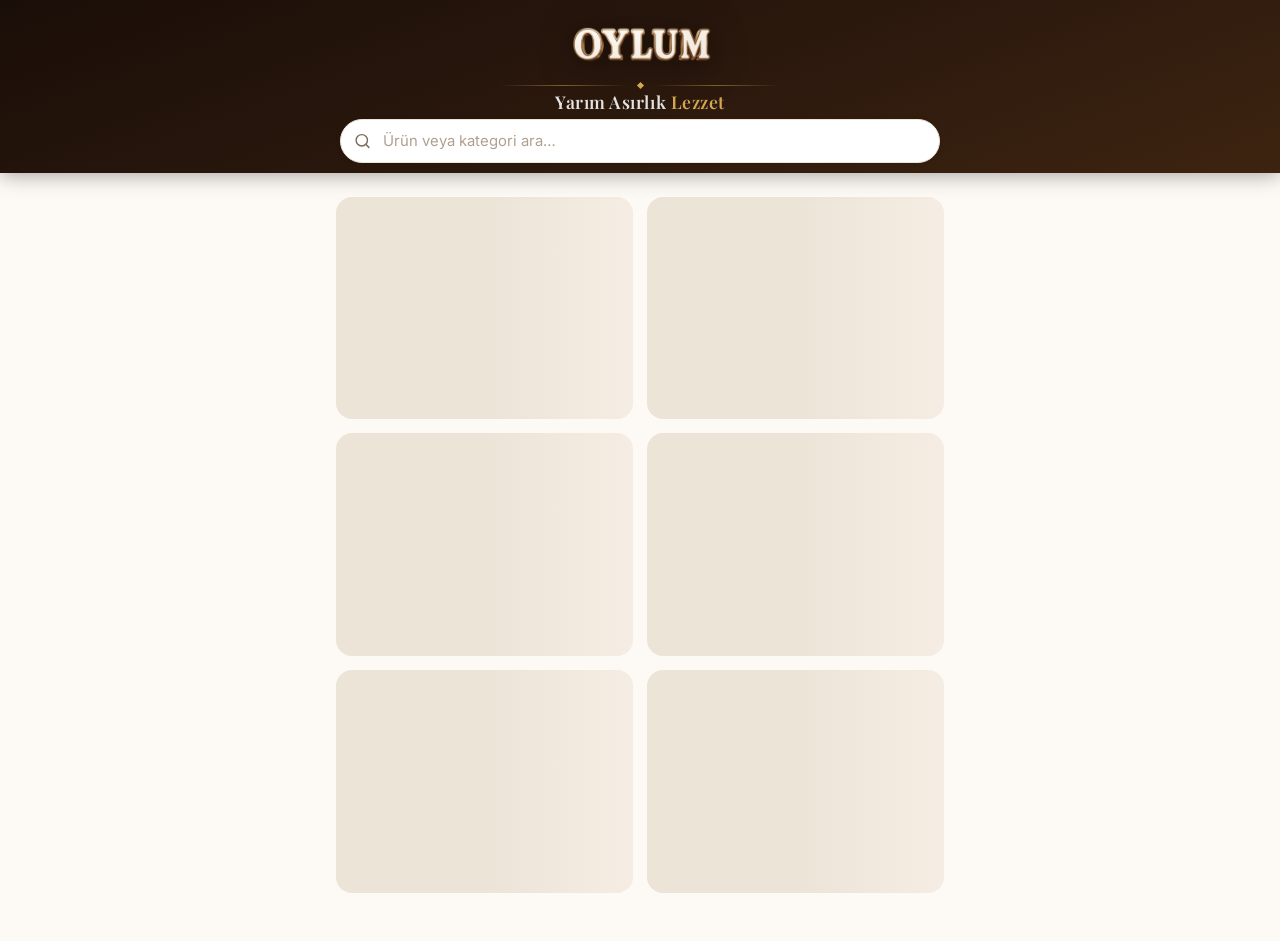
==== commit b85d3be6: "Slogan guncellendi: Yarim Asirlık Lezzet" ====
--- a/index.html
+++ b/index.html
@@ -24,7 +24,7 @@
         <div class="diamond"></div>
         <span></span>
       </div>
-      <p class="slogan">Ereğli'nin en <em>lezzetli</em> pastanesi.</p>
+      <p class="slogan">Yarım Asırlık <em>Lezzet</em></p>
       <div class="search-wrapper">
         <svg class="search-icon" xmlns="http://www.w3.org/2000/svg" viewBox="0 0 24 24" fill="none"
           stroke="currentColor" stroke-width="2" stroke-linecap="round" stroke-linejoin="round">
